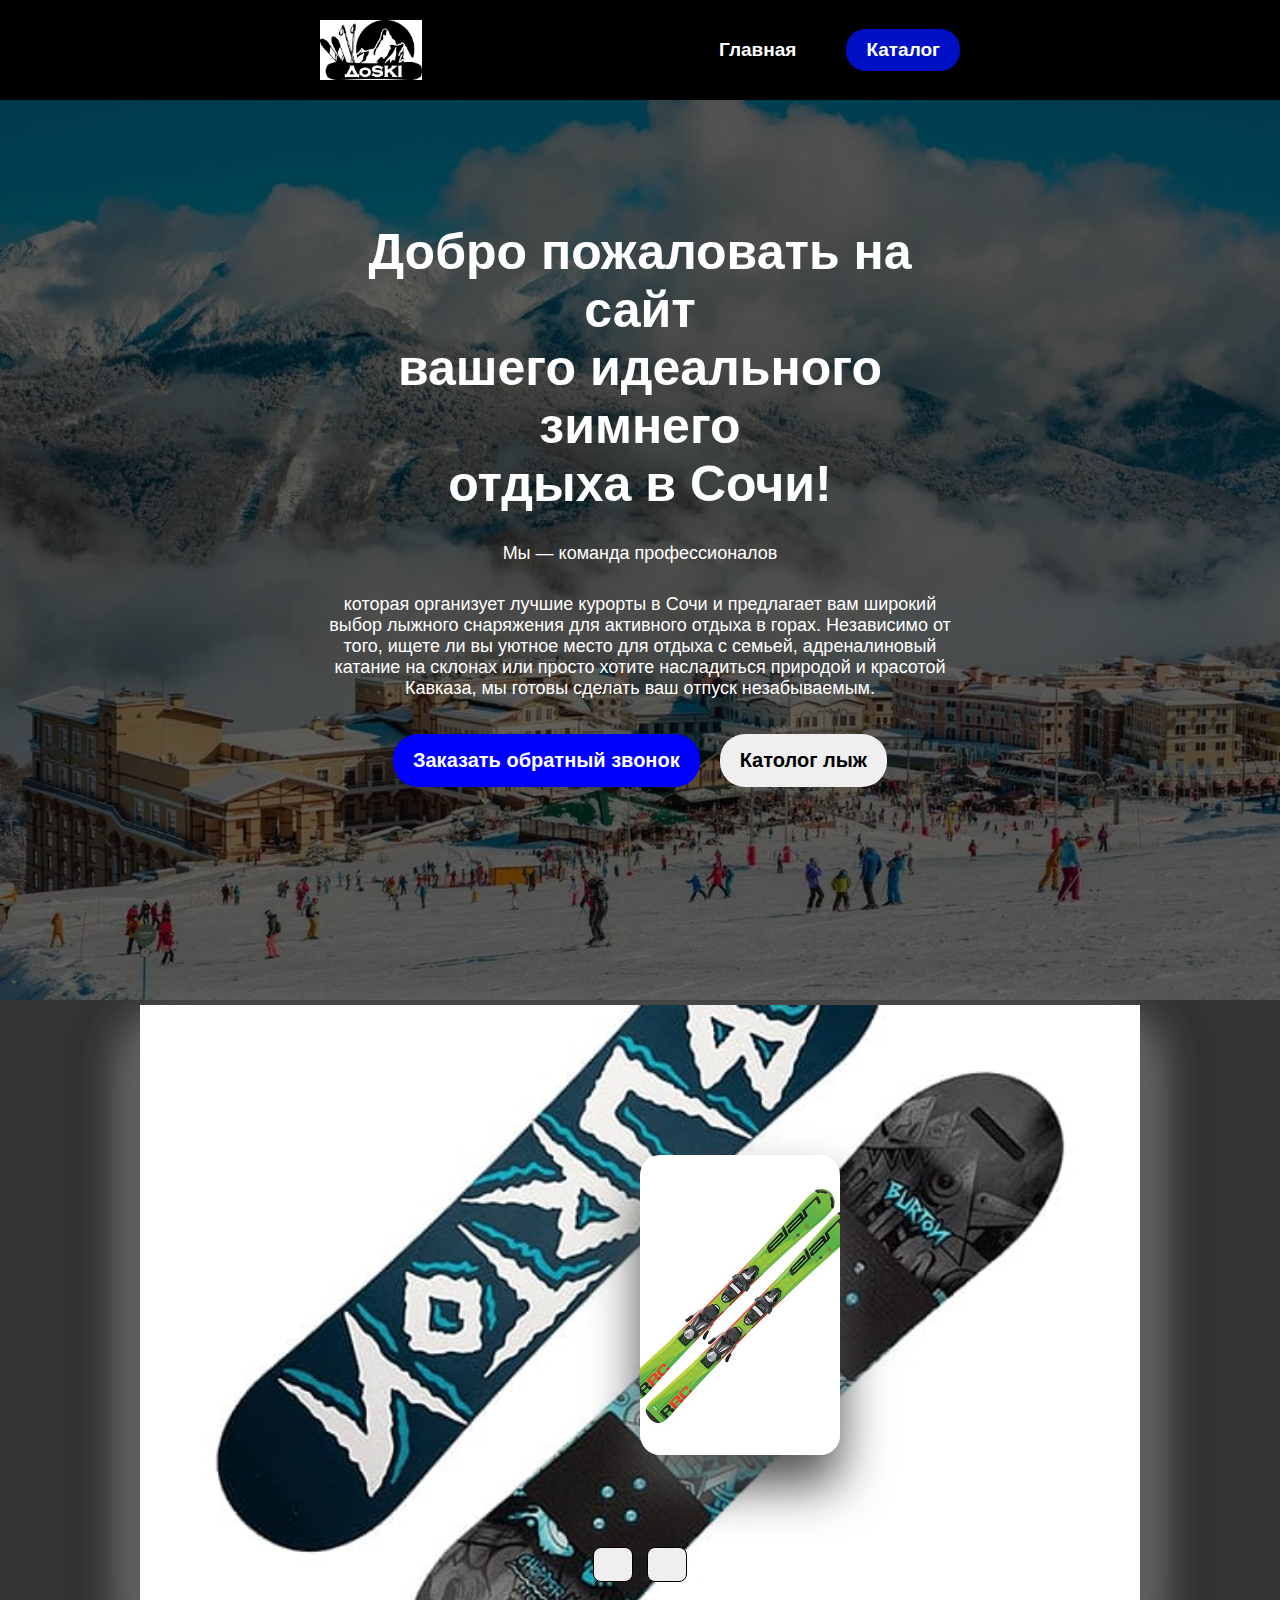
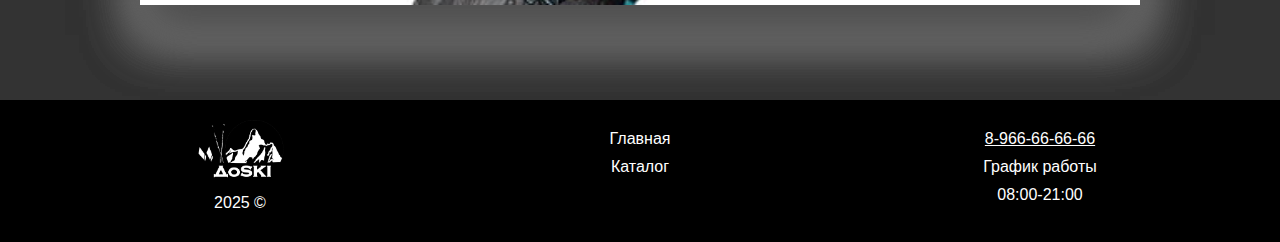
==== index.html @ 139ffd78 "Add files via upload" ====
<!DOCTYPE html>
<html lang="en">
<head>
    <meta charset="UTF-8">
    <meta name="viewport" content="width=device-width, initial-scale=1.0">
    <title>ОЛИМП</title>
    <link rel="stylesheet" href="./css/header.css">
    <link rel="stylesheet" href="./css/footer.css">
    <link rel="stylesheet" href="./css/style.css">
    <link rel="stylesheet" href="./css/main.css">
</head>
<body>
    <header>
        <img src="./images/work2.jpg" alt="Логотип">
        <nav>
            <ul>
                <li class="main"><a href="./index.html">Главная</a></li>
                <li class="catalog"><a href="./catalog.html">Каталог</a></li>
            </ul>
        </nav>
    </header>

    <main>
<div class="bg">
    <img src="./images/work.jpeg" alt="">
    <div class="bg_night">      
    </div>
    <div class="text">
        <h1>Добро пожаловать на сайт<br>вашего идеального зимнего<br>отдыха в Сочи!</h1>
        <p>Мы — команда профессионалов</p>
        <p class="p2">которая организует лучшие курорты в Сочи и предлагает вам широкий выбор лыжного снаряжения для активного отдыха в горах. Независимо от того, ищете ли вы уютное место для отдыха с семьей, адреналиновый катание на склонах или просто хотите насладиться природой и красотой Кавказа, мы готовы сделать ваш отпуск незабываемым.</p>
    <div class="btn-container">
            <button class="btn first">
               Заказать обратный звонок
            </button>
            <button class="btn second">
                Католог лыж
            </button>
    </div>
    </div>
</div>
    </main>
<main>
    <div class="container">

        <div class="slide">
    
            <div class="item" style="background-image: url(./images/photo_2024-12-11_04-27-09.jpg);">
                <div class="content">
                    <div class="name">детские</div>
                </div>
            </div>
            <div class="item" style="background-image: url(./images/photo_2024-12-11_04-27-13.jpg);">
                <div class="content">
                    <div class="name">комфорт</div>
                </div>
            </div>
            <div class="item" style="background-image: url(./images/photo_2024-12-11_04-27-17.jpg);">
                <div class="content">
                    <div class="name">проффесионал</div>
                </div>
            </div>
    
        </div>
    
        <div class="button">
            <button class="prev"><i class="fa-solid fa-arrow-left"></i></button>
            <button class="next"><i class="fa-solid fa-arrow-right"></i></button>
        </div>
    
    </div>
</main>
    <footer>
        <div class="footer-container">
            <div class="footer-column">
                <img src="./images/logo.png" alt="">
                <p class="footer-text">2025 ©</p>
            </div>
            <div class="footer-column">
                <p class="footer-text">Главная</p>
                <p class="footer-text">Каталог</p>
            </div>
            <div class="footer-column">
                <p class="footer-text"><u>8-966-66-66-66</u></p>
                <p class="footer-text">График работы</p>
                <p class="footer-text">08:00-21:00</p>
            </div>
        </div>
    </footer>
    <script src="slider.js"></script>
</body>
</html>
---- css/header.css ----
header {
    display: flex;
    justify-content: space-between;
    align-items: center;
    padding: 0 20px;
    background-color: #000; 
    height: 100px; 
}

header img {
    height: 60px; 
    margin-left: 300px;
}

nav ul {
    list-style: none;
    display: flex;
    margin: 0;
    padding: 0;
    height: 100%;
    align-items: center;
    margin-right: 300px; 
}

nav li {
    margin-left: 50px; 
}

nav a {
    text-decoration: none;
    color: #fff; 
    font-size: 19px;
    font-weight: bold;
    display: flex;
    align-items: center;
    height: 100%; 
}

nav li.catalog a {
    background-color: rgb(0, 16, 196);
    padding: 10px 20px;
    border-radius: 20px;
}

nav ul li a {
    transition: color 0.3s ease;
}

nav ul li a:hover {
    background-color: rgba(0, 0, 0, 0.2);
    color: gray;
}

nav li.catalog a:hover {
background-color: rgb(0, 0, 51) ;
}
---- css/footer.css ----
footer {
    background-color: black;
    padding: 20px 0;
}

.footer-container {
    display: flex;
    justify-content: space-around;
    max-width: 1200px;
    margin: 0 auto;
}

.footer-column {
    flex: 1;
    padding: 0 20px;
    text-align: center;
}

.footer-container img {
    height: 60px;
}

.footer-text {
    margin: 10px 0;
}
---- css/style.css ----
*{
    margin: 0;
    padding: 0;
    box-sizing: border-box;
    font-family:"Roboto", sans-serif;
}

@import url('https://fonts.googleapis.com/css2?family=Roboto:ital,wght@0,100;0,300;0,400;0,500;0,700;0,900;1,100;1,300;1,400;1,500;1,700;1,900&display=swap');

body {
    background-color: #333333;
}

.clearfix::after {
    content: "";
    clear: both;
    display: table;
}

main {
    margin-bottom: 50px; 
}

footer {
    position: relative;
    clear: both;
    width: 100%;
    padding: 20px 0;
    background: black;
    color: #fff;
    text-align: center;
    margin-top: 700px;
}
---- css/main.css ----
.bg {
   position: relative;
   width: 100%;
   height: 100vh; 
   overflow: hidden;
}

.bg img {
    width: 100%;
    height: 100%;
    object-fit: cover;
}

.bg .bg_night {
    position: absolute;
    top: 0;
    left: 0;
    width: 100%;
    height: 100%;
    background: rgba(0, 0, 0, 0.6);
}

.bg .text {
    position: absolute;
    top: 65%;
    left: 50%;
    transform: translate(-50%, -50%);
    text-align: center;
    color: white;
    z-index: 1;
}

.bg .text h1 {
    font-size: 50px;
    font-weight: 900;
    font-style: bold;
    margin-top: -350px;
}

.bg .text p {
    font-size: 18px;
    margin: 10px 0 0;
    margin-top: 30px;
}

.bg text .p2 {
    font-size: 18px;
    margin: 10px 0 0;
    margin-top: 30px;
    max-width: 150px;
    width: 80%;
}

.bg .btn-container {
    display: flex;
    padding: 10px;
    gap: 20px;
    justify-content: center;
    align-items: center;
    margin-top: 25px;
}

.bg .btn {
    padding: 15px 20px;
    font-size: 20px;
    border: none;
    border-radius: 25px;
    cursor: pointer;
    font-family: "Roboto", sans-serif;
    font-style: normal;
    font-weight: 600;
}

.first {
    color: white;
    background-color: blue;
}

.second {
    color: black;
}

.second:hover {
    background-color: rgba(180, 180, 180, 0.8);
}

.first:hover {
    background-color: rgb(0, 16, 196,) ;
    }
    

.container{
    position: absolute;
    top: 145%;
    left: 50%;
    transform: translate(-50%, -50%);
    width: 1000px;
    height: 600px;
    background: #f5f5f5;
    box-shadow: 0 30px 50px #dbdbdb;
}

.container .slide .item{
    width: 200px;
    height: 300px;
    position: absolute;  
    top: 50%;
    transform: translate(0, -50%);
    border-radius: 20px;
    box-shadow: 0 30px 50px #505050;
    background-position: 50% 50%;
    background-size: cover;
    display: inline-block;
    transition: 0.5s;
}

.slide .item:nth-child(1),
.slide .item:nth-child(2){
    top: 0;
    left: 0;
    transform: translate(0, 0);
    border-radius: 0;
    width: 100%;
    height: 100%;
}


.slide .item:nth-child(3){
    left: 50%;
}
.slide .item:nth-child(4){
    left: calc(50% + 220px);
}
.slide .item:nth-child(5){
    left: calc(50% + 440px);
    
}
.slide .item:nth-child(n + 6){
    left: calc(50% + 660px);
    opacity: 0;
}


.item .content{
    position: absolute;
    top: 50%;
    left: 100px;
    width: 300px;
    text-align: left;
    color: #000000;
    transform: translate(0, -50%);
    font-family: system-ui;
    display: none;
}

.slide .item:nth-child(2) .content{
    display: block;
}


.content .name{
    font-size: 40px;
    text-transform: uppercase;
    font-weight: bold;
    opacity: 0;
    animation: animate 1s ease-in-out 1 forwards;
}

.content .des{
    margin-top: 10px;
    margin-bottom: 20px;
    opacity: 0;
    animation: animate 1s ease-in-out 0.3s 1 forwards;
}

.content button{
    padding: 10px 20px;
    border: none;
    cursor: pointer;
    opacity: 0;
    animation: animate 1s ease-in-out 0.6s 1 forwards;
}

@keyframes animate{
    from{
        opacity: 0;
        transform: translate(0, 100px);
        filter: blur(33px);
    }

    to{
        opacity: 1;
        transform: translate(0);
        filter: blur(0);
    }
}

.button{
    width: 100%;
    text-align: center;
    position: absolute;
    bottom: 20px;
}

.button button{
    width: 40px;
    height: 35px;
    border-radius: 8px;
    border: none;
    cursor: pointer;
    margin: 0 5px;
    border: 1px solid #000;
    transition: 0.3s;
}

.button button:hover{
    background: #ababab;
    color: #fff;
}
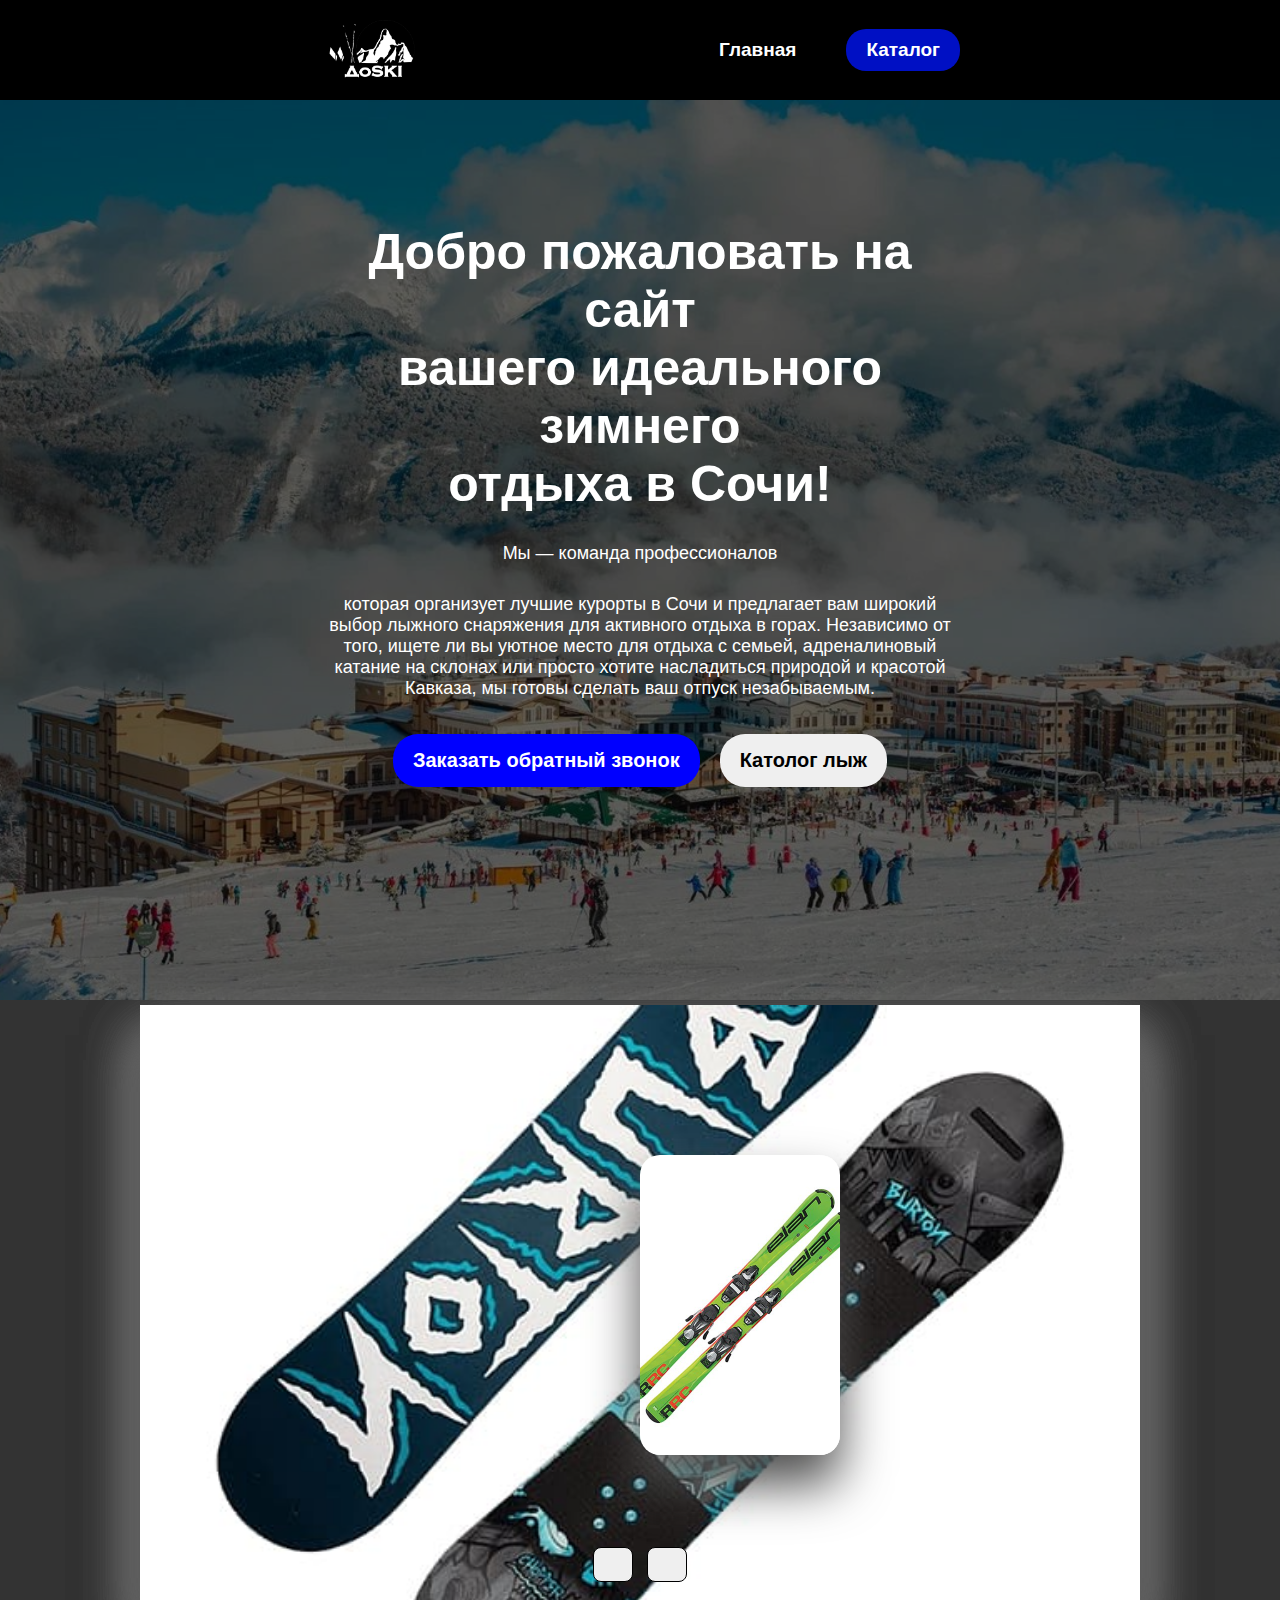
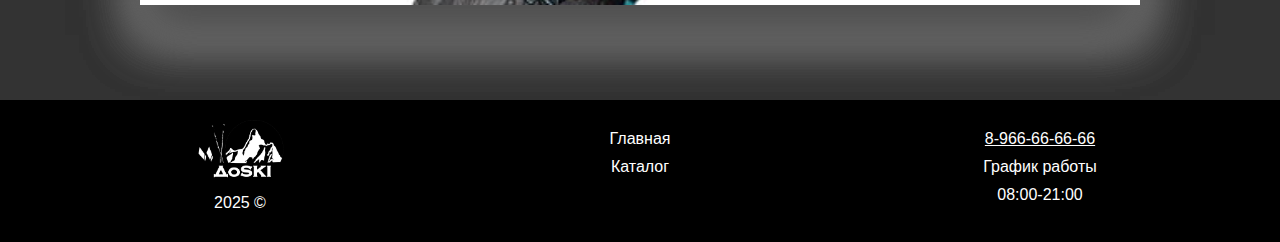
==== commit 9ae7bdf8: "Update index.html" ====
--- a/index.html
+++ b/index.html
@@ -3,7 +3,7 @@
 <head>
     <meta charset="UTF-8">
     <meta name="viewport" content="width=device-width, initial-scale=1.0">
-    <title>ОЛИМП</title>
+    <title>Лыжняк</title>
     <link rel="stylesheet" href="./css/header.css">
     <link rel="stylesheet" href="./css/footer.css">
     <link rel="stylesheet" href="./css/style.css">
@@ -11,7 +11,7 @@
 </head>
 <body>
     <header>
-        <img src="./images/work2.jpg" alt="Логотип">
+        <img src="./images/logo.png" alt="Логотип">
         <nav>
             <ul>
                 <li class="main"><a href="./index.html">Главная</a></li>
